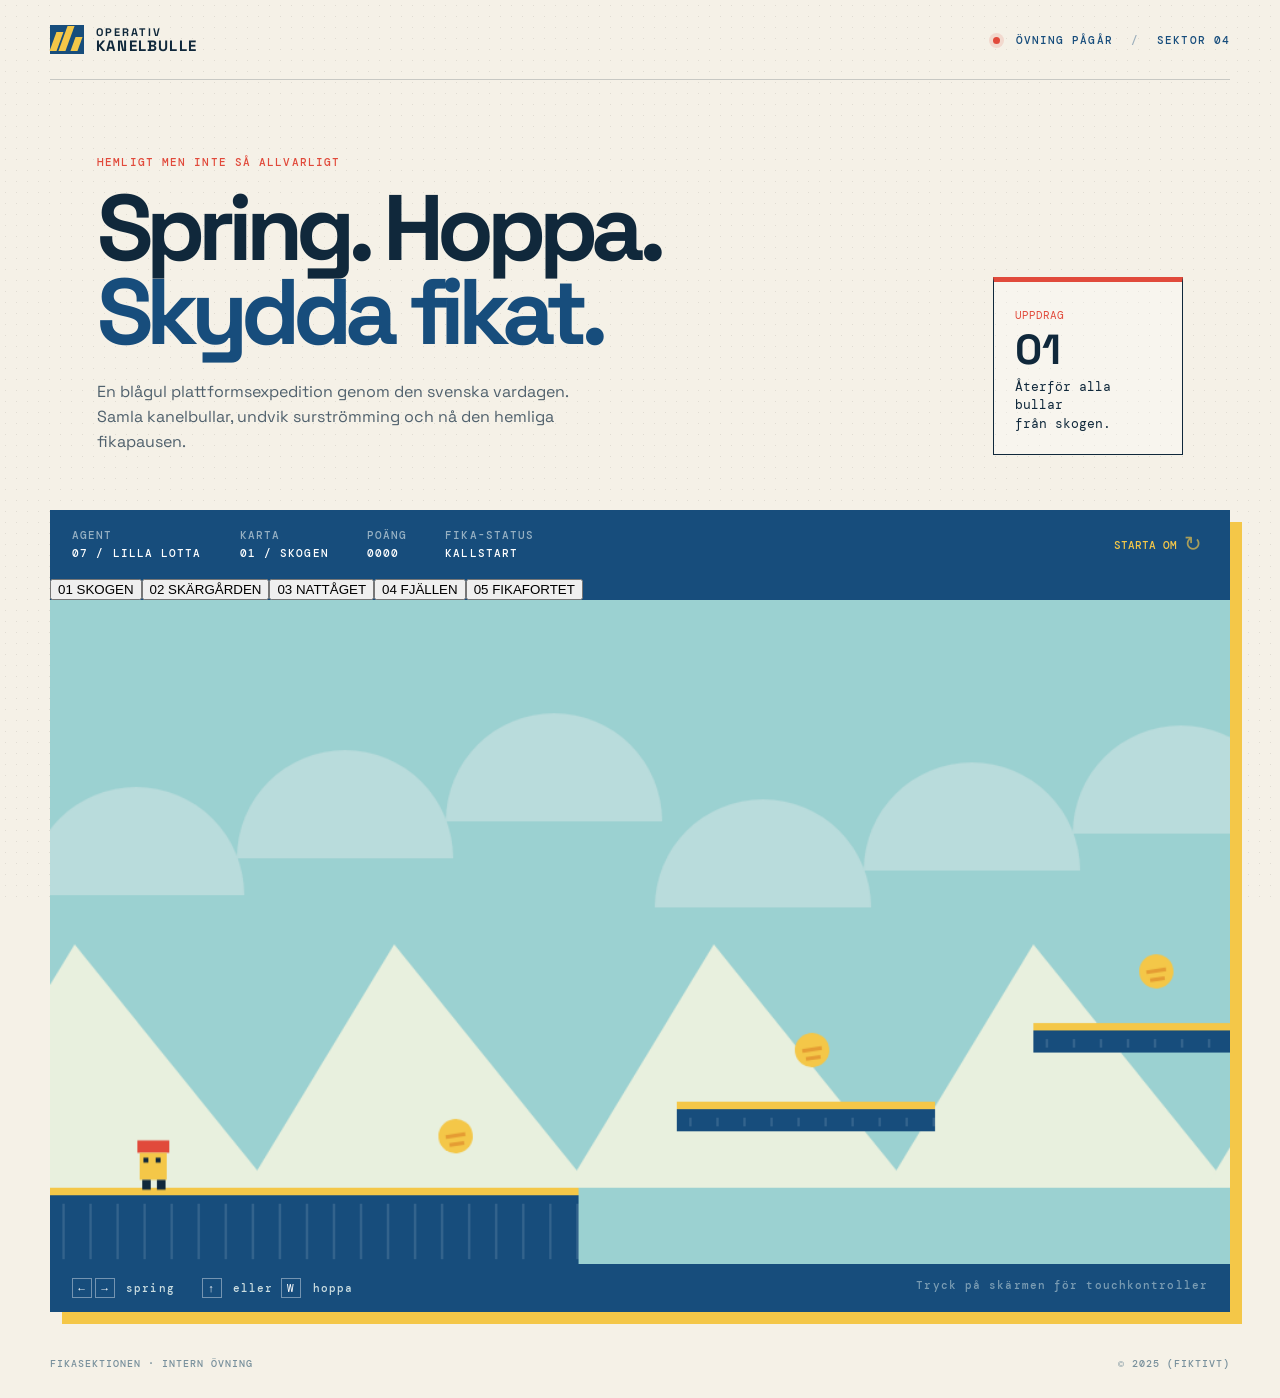
==== src/index.html @ 759938b2 "adssad" ====
<!doctype html>
<html lang="sv">

<head>
	<meta charset="UTF-8" />
	<meta name="viewport" content="width=device-width, initial-scale=1.0" />
	<title>Operativ: Kanelbulle</title>
	<link rel="preconnect" href="https://fonts.googleapis.com" />
	<link rel="preconnect" href="https://fonts.gstatic.com" crossorigin />
	<link
		href="https://fonts.googleapis.com/css2?family=DM+Mono:wght@400;500&family=Space+Grotesk:wght@400;500;600;700&display=swap"
		rel="stylesheet" />
	<link rel="stylesheet" href="style.css" />
</head>

<body>
	<main class="shell">
		<header class="topbar">
			<a class="brand" href="#game" aria-label="Operativ Kanelbulle hem">
				<span class="brand-mark"><i></i><i></i><i></i></span>
				<span><b>OPERATIV</b><strong>KANELBULLE</strong></span>
			</a>
			<div class="status"><span class="status-dot"></span> ÖVNING PÅGÅR <span class="divider">/</span> SEKTOR 04
			</div>
		</header>

		<section class="intro">
			<div>
				<p class="eyebrow">HEMLIGT MEN INTE SÅ ALLVARLIGT</p>
				<h1>Spring. Hoppa.<br /><em>Skydda fikat.</em></h1>
				<p class="lede">En blågul plattformsexpedition genom den svenska vardagen. Samla kanelbullar, undvik
					surströmming och nå den hemliga fikapausen.</p>
			</div>
			<div class="briefing"><span>UPPDRAG</span><b id="briefingNumber">01</b>
				<p id="briefingText">Återför alla bullar<br />till säker zon.</p>
			</div>
		</section>

		<section class="game-wrap" id="game">
			<div class="game-meta">
				<div><span>AGENT</span><b>07 / LILLA LOTTA</b></div>
				<div><span>KARTA</span><b id="mapLabel">01 / SKOGEN</b></div>
				<div><span>POÄNG</span><b id="score">0000</b></div>
				<div><span>FIKA-STATUS</span><b id="statusText">KALLSTART</b></div>
				<button class="reset-button" id="resetButton" type="button">STARTA OM <span>↻</span></button>
			</div>
			<nav class="map-nav" aria-label="Välj karta" id="mapNav"></nav>
			<div class="canvas-frame">
				<canvas id="gameCanvas" width="960" height="540"
					aria-label="Plattformsspel: styr agenten med piltangenterna och samla bullar"></canvas>
				<div class="game-message" id="gameMessage" hidden>
					<p class="eyebrow">UPPDRAG KLART</p>
					<h2>Fikat är säkrat.</h2>
					<p>Du levererade <strong id="finalScore">0000</strong> poäng av ren svensk pliktkänsla.</p>
					<button id="playAgain" type="button">NÄSTA KARTA <span>→</span></button>
				</div>
			</div>
			<div class="controls">
				<span><kbd>←</kbd><kbd>→</kbd> spring</span><span><kbd>↑</kbd> eller <kbd>W</kbd> hoppa</span><span
					class="touch-note">Tryck på skärmen för touchkontroller</span>
			</div>
		</section>

		<footer><span>FIKASEKTIONEN · INTERN ÖVNING</span><span>© 2025 (FIKTIVT)</span></footer>
	</main>
	<script src="main.js"></script>
</body>

</html>
---- src/style.css ----
:root {
	--ink: #10283b;
	--blue: #174d7c;
	--yellow: #f4c748;
	--paper: #f5f1e7;
	--red: #e14a3b;
	--line: rgba(16, 40, 59, .2);
}

* {
	box-sizing: border-box;
}

body {
	margin: 0;
	min-width: 320px;
	color: var(--ink);
	background: var(--paper);
	font-family: "Space Grotesk", sans-serif;
}

body::before {
	position: fixed;
	inset: 0;
	z-index: -1;
	content: "";
	opacity: .25;
	pointer-events: none;
	background-image: radial-gradient(#a5a094 0.7px, transparent .7px);
	background-size: 11px 11px;
}

.shell {
	width: min(1180px, calc(100% - 48px));
	margin: auto;
}

.topbar {
	display: flex;
	align-items: center;
	justify-content: space-between;
	padding: 25px 0;
	border-bottom: 1px solid var(--line);
}

.brand {
	display: flex;
	gap: 12px;
	align-items: center;
	color: var(--ink);
	text-decoration: none;
}

.brand-mark {
	display: flex;
	gap: 3px;
	align-items: end;
	width: 34px;
	height: 29px;
	padding: 3px;
	background: var(--blue);
}

.brand-mark i {
	display: block;
	width: 7px;
	height: 19px;
	background: var(--yellow);
	transform: skew(-20deg);
}

.brand-mark i:nth-child(2) {
	height: 25px;
}

.brand-mark i:nth-child(3) {
	height: 14px;
}

.brand b,
.brand strong {
	display: block;
	line-height: 1;
}

.brand b {
	font-size: 11px;
	letter-spacing: .19em;
}

.brand strong {
	font-size: 15px;
	letter-spacing: .08em;
}

.status,
.game-meta,
.controls,
footer,
.eyebrow {
	font: 500 11px "DM Mono", monospace;
	letter-spacing: .1em;
}

.status {
	color: var(--blue);
}

.status-dot {
	display: inline-block;
	width: 7px;
	height: 7px;
	margin-right: 7px;
	border-radius: 50%;
	background: var(--red);
	box-shadow: 0 0 0 4px rgba(225, 74, 59, .14);
}

.divider {
	margin: 0 10px;
	opacity: .4;
}

.intro {
	display: grid;
	grid-template-columns: 1fr 190px;
	gap: 40px;
	align-items: end;
	padding: 75px 4% 55px;
}

.eyebrow {
	margin: 0 0 17px;
	color: var(--red);
}

.intro h1 {
	margin: 0;
	font-size: clamp(48px, 8vw, 93px);
	line-height: .9;
	letter-spacing: -.075em;
	font-weight: 700;
}

.intro h1 em {
	color: var(--blue);
	font-style: normal;
}

.lede {
	max-width: 520px;
	margin: 27px 0 0;
	color: #50616d;
	font-size: 16px;
	line-height: 1.55;
}

.briefing {
	padding: 21px;
	border: 1px solid var(--ink);
	border-top: 5px solid var(--red);
	background: rgba(255, 255, 255, .3);
}

.briefing span {
	font: 11px "DM Mono", monospace;
	color: var(--red);
}

.briefing b {
	display: block;
	margin: 9px 0 12px;
	font-size: 42px;
	line-height: .8;
}

.briefing p {
	margin: 0;
	font: 13px/1.4 "DM Mono", monospace;
}

.game-wrap {
	background: var(--blue);
	box-shadow: 12px 12px 0 var(--yellow);
}

.game-meta {
	display: flex;
	gap: 38px;
	align-items: center;
	padding: 18px 22px;
	color: #d7e3e7;
}

.game-meta div {
	display: grid;
	gap: 4px;
}

.game-meta span {
	opacity: .66;
}

.game-meta b {
	color: #fff;
	font-weight: 500;
}

.reset-button {
	margin-left: auto;
	border: 0;
	color: var(--yellow);
	background: none;
	cursor: pointer;
	font: inherit;
}

.reset-button span {
	font-size: 21px;
	vertical-align: -2px;
}

.canvas-frame {
	position: relative;
	overflow: hidden;
	background: #9bd1d1;
}

.canvas-frame canvas {
	display: block;
	width: 100%;
	height: auto;
}

.game-message {
	position: absolute;
	inset: 0;
	display: grid;
	place-content: center;
	text-align: center;
	background: rgba(16, 40, 59, .88);
	color: white;
}

.game-message[hidden] {
	display: none;
}

.game-message h2 {
	margin: 0 0 12px;
	color: var(--yellow);
	font-size: clamp(30px, 5vw, 52px);
	letter-spacing: -.05em;
}

.game-message p:not(.eyebrow) {
	color: #d3e0e1;
}

.game-message button {
	justify-self: center;
	margin-top: 16px;
	padding: 13px 18px;
	border: 0;
	background: var(--yellow);
	color: var(--ink);
	cursor: pointer;
	font: 700 11px "DM Mono", monospace;
	letter-spacing: .08em;
}

.game-message button span {
	margin-left: 18px;
	font-size: 17px;
}

.controls {
	display: flex;
	gap: 27px;
	padding: 14px 22px;
	color: #cbdde0;
}

.controls kbd {
	display: inline-grid;
	width: 20px;
	height: 20px;
	place-content: center;
	margin-right: 3px;
	border: 1px solid rgba(255, 255, 255, .4);
	color: white;
	font: 11px "DM Mono", monospace;
}

.touch-note {
	margin-left: auto;
	opacity: .55;
}

footer {
	display: flex;
	justify-content: space-between;
	padding: 45px 0 28px;
	color: #78909c;
	font-size: 10px;
}

@media (max-width: 700px) {
	.shell {
		width: min(100% - 28px, 1180px);
	}

	.topbar {
		padding: 17px 0;
	}

	.status {
		font-size: 9px;
	}

	.divider,
	.status-dot {
		display: none;
	}

	.intro {
		display: block;
		padding: 52px 4% 38px;
	}

	.intro h1 {
		font-size: 58px;
	}

	.lede {
		font-size: 14px;
	}

	.briefing {
		display: none;
	}

	.game-meta {
		gap: 14px;
		padding: 14px;
		font-size: 9px;
	}

	.game-meta div:nth-child(3) {
		display: none;
	}

	.controls {
		flex-wrap: wrap;
		gap: 9px 18px;
		padding: 12px 14px;
		font-size: 9px;
	}

	.touch-note {
		width: 100%;
		margin-left: 0;
	}

	.game-wrap {
		box-shadow: 6px 6px 0 var(--yellow);
	}

	footer {
		padding-top: 30px;
		font-size: 8px;
	}
}
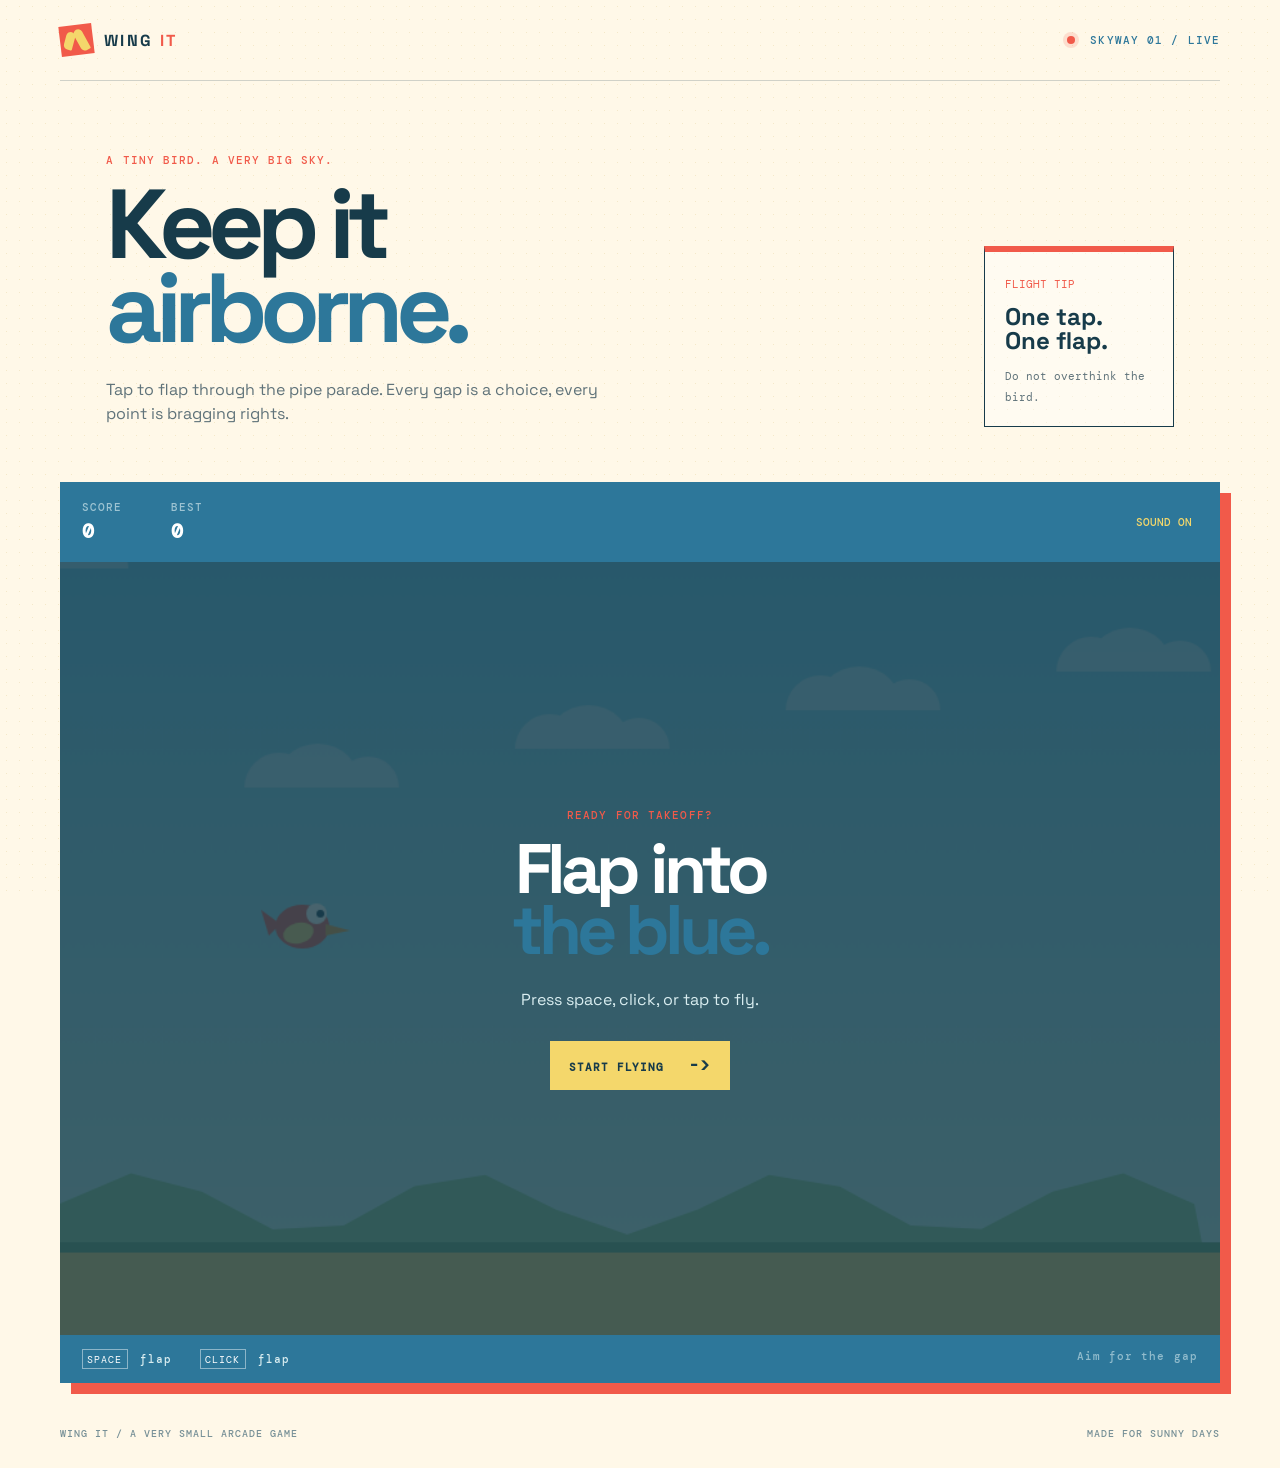
==== commit 3c77b507: "Game remake" ====
--- a/src/index.html
+++ b/src/index.html
@@ -1,67 +1,61 @@
 <!doctype html>
-<html lang="sv">
+<html lang="en">
 
 <head>
 	<meta charset="UTF-8" />
 	<meta name="viewport" content="width=device-width, initial-scale=1.0" />
-	<title>Operativ: Kanelbulle</title>
+	<title>Wing It</title>
 	<link rel="preconnect" href="https://fonts.googleapis.com" />
 	<link rel="preconnect" href="https://fonts.gstatic.com" crossorigin />
 	<link
-		href="https://fonts.googleapis.com/css2?family=DM+Mono:wght@400;500&family=Space+Grotesk:wght@400;500;600;700&display=swap"
+		href="https://fonts.googleapis.com/css2?family=DM+Mono:wght@400;500&family=Space+Grotesk:wght@500;600;700&display=swap"
 		rel="stylesheet" />
 	<link rel="stylesheet" href="style.css" />
 </head>
 
 <body>
-	<main class="shell">
+	<main class="page-shell">
 		<header class="topbar">
-			<a class="brand" href="#game" aria-label="Operativ Kanelbulle hem">
-				<span class="brand-mark"><i></i><i></i><i></i></span>
-				<span><b>OPERATIV</b><strong>KANELBULLE</strong></span>
-			</a>
-			<div class="status"><span class="status-dot"></span> ÖVNING PÅGÅR <span class="divider">/</span> SEKTOR 04
-			</div>
+			<a class="logo" href="#game" aria-label="Wing It home"><span
+					class="logo-mark"><i></i><i></i></span><span>WING <b>IT</b></span></a>
+			<div class="top-note"><span class="live-dot"></span> SKYWAY 01 / LIVE</div>
 		</header>
-
 		<section class="intro">
 			<div>
-				<p class="eyebrow">HEMLIGT MEN INTE SÅ ALLVARLIGT</p>
-				<h1>Spring. Hoppa.<br /><em>Skydda fikat.</em></h1>
-				<p class="lede">En blågul plattformsexpedition genom den svenska vardagen. Samla kanelbullar, undvik
-					surströmming och nå den hemliga fikapausen.</p>
+				<p class="eyebrow">A TINY BIRD. A VERY BIG SKY.</p>
+				<h1>Keep it<br /><em>airborne.</em></h1>
+				<p class="lede">Tap to flap through the pipe parade. Every gap is a choice, every point is bragging
+					rights.</p>
 			</div>
-			<div class="briefing"><span>UPPDRAG</span><b id="briefingNumber">01</b>
-				<p id="briefingText">Återför alla bullar<br />till säker zon.</p>
+			<div class="tip-card"><span>FLIGHT TIP</span><strong>One tap.<br />One flap.</strong><small>Do not overthink
+					the bird.</small></div>
+		</section>
+		<section class="game-card" id="game">
+			<div class="scorebar">
+				<div><span>SCORE</span><b id="score">0</b></div>
+				<div><span>BEST</span><b id="best">0</b></div>
+				<button id="muteButton" class="icon-button" type="button" aria-label="Toggle sound"
+					aria-pressed="false">SOUND ON</button>
 			</div>
-		</section>
-
-		<section class="game-wrap" id="game">
-			<div class="game-meta">
-				<div><span>AGENT</span><b>07 / LILLA LOTTA</b></div>
-				<div><span>KARTA</span><b id="mapLabel">01 / SKOGEN</b></div>
-				<div><span>POÄNG</span><b id="score">0000</b></div>
-				<div><span>FIKA-STATUS</span><b id="statusText">KALLSTART</b></div>
-				<button class="reset-button" id="resetButton" type="button">STARTA OM <span>↻</span></button>
-			</div>
-			<nav class="map-nav" aria-label="Välj karta" id="mapNav"></nav>
-			<div class="canvas-frame">
-				<canvas id="gameCanvas" width="960" height="540"
-					aria-label="Plattformsspel: styr agenten med piltangenterna och samla bullar"></canvas>
-				<div class="game-message" id="gameMessage" hidden>
-					<p class="eyebrow">UPPDRAG KLART</p>
-					<h2>Fikat är säkrat.</h2>
-					<p>Du levererade <strong id="finalScore">0000</strong> poäng av ren svensk pliktkänsla.</p>
-					<button id="playAgain" type="button">NÄSTA KARTA <span>→</span></button>
+			<div class="canvas-wrap">
+				<canvas id="gameCanvas" width="900" height="600" aria-label="Flappy bird style game"></canvas>
+				<div class="game-overlay" id="startOverlay">
+					<p class="eyebrow">READY FOR TAKEOFF?</p>
+					<h2>Flap into<br /><em>the blue.</em></h2>
+					<p>Press space, click, or tap to fly.</p>
+					<button id="startButton" type="button">START FLYING <span>-&gt;</span></button>
+				</div>
+				<div class="game-overlay" id="gameOverOverlay" hidden>
+					<p class="eyebrow">FLIGHT LOG CLOSED</p>
+					<h2>Nice try,<br /><em>brave bird.</em></h2>
+					<p>You scored <strong id="finalScore">0</strong>. The sky will still be here.</p>
+					<button id="restartButton" type="button">TRY AGAIN <span>↻</span></button>
 				</div>
 			</div>
-			<div class="controls">
-				<span><kbd>←</kbd><kbd>→</kbd> spring</span><span><kbd>↑</kbd> eller <kbd>W</kbd> hoppa</span><span
-					class="touch-note">Tryck på skärmen för touchkontroller</span>
-			</div>
+			<div class="controls"><span><kbd>SPACE</kbd> flap</span><span><kbd>CLICK</kbd> flap</span><span
+					class="control-note">Aim for the gap</span></div>
 		</section>
-
-		<footer><span>FIKASEKTIONEN · INTERN ÖVNING</span><span>© 2025 (FIKTIVT)</span></footer>
+		<footer><span>WING IT / A VERY SMALL ARCADE GAME</span><span>MADE FOR SUNNY DAYS</span></footer>
 	</main>
 	<script src="main.js"></script>
 </body>
--- a/src/style.css
+++ b/src/style.css
@@ -1,10 +1,10 @@
 :root {
-	--ink: #10283b;
-	--blue: #174d7c;
-	--yellow: #f4c748;
-	--paper: #f5f1e7;
-	--red: #e14a3b;
-	--line: rgba(16, 40, 59, .2);
+	--ink: #173b4a;
+	--blue: #2d779a;
+	--coral: #f15a4a;
+	--yellow: #f4d76b;
+	--paper: #fff8e8;
+	--line: rgba(23, 59, 74, .2);
 }
 
 * {
@@ -24,14 +24,14 @@
 	inset: 0;
 	z-index: -1;
 	content: "";
-	opacity: .25;
+	opacity: .28;
 	pointer-events: none;
-	background-image: radial-gradient(#a5a094 0.7px, transparent .7px);
-	background-size: 11px 11px;
-}
-
-.shell {
-	width: min(1180px, calc(100% - 48px));
+	background-image: radial-gradient(#d5bd7a 0.8px, transparent .8px);
+	background-size: 13px 13px;
+}
+
+.page-shell {
+	width: min(1160px, calc(100% - 42px));
 	margin: auto;
 }
 
@@ -43,170 +43,156 @@
 	border-bottom: 1px solid var(--line);
 }
 
-.brand {
-	display: flex;
-	gap: 12px;
+.logo {
+	display: flex;
 	align-items: center;
+	gap: 11px;
 	color: var(--ink);
 	text-decoration: none;
-}
-
-.brand-mark {
-	display: flex;
+	font-weight: 700;
+	letter-spacing: .15em;
+}
+
+.logo b {
+	color: var(--coral);
+}
+
+.logo-mark {
+	display: flex;
+	align-items: center;
 	gap: 3px;
-	align-items: end;
-	width: 34px;
-	height: 29px;
-	padding: 3px;
-	background: var(--blue);
-}
-
-.brand-mark i {
+	width: 33px;
+	height: 30px;
+	padding: 5px;
+	background: var(--coral);
+	transform: rotate(-7deg);
+}
+
+.logo-mark i {
 	display: block;
-	width: 7px;
-	height: 19px;
+	width: 9px;
+	height: 18px;
 	background: var(--yellow);
-	transform: skew(-20deg);
-}
-
-.brand-mark i:nth-child(2) {
-	height: 25px;
-}
-
-.brand-mark i:nth-child(3) {
-	height: 14px;
-}
-
-.brand b,
-.brand strong {
-	display: block;
-	line-height: 1;
-}
-
-.brand b {
-	font-size: 11px;
-	letter-spacing: .19em;
-}
-
-.brand strong {
-	font-size: 15px;
-	letter-spacing: .08em;
-}
-
-.status,
-.game-meta,
+	border-radius: 9px 9px 2px 9px;
+	transform: rotate(22deg);
+}
+
+.logo-mark i:last-child {
+	height: 23px;
+	transform: rotate(-22deg);
+}
+
+.top-note,
+.eyebrow,
+.scorebar,
 .controls,
-footer,
-.eyebrow {
+footer {
 	font: 500 11px "DM Mono", monospace;
 	letter-spacing: .1em;
 }
 
-.status {
+.top-note {
 	color: var(--blue);
 }
 
-.status-dot {
+.live-dot {
 	display: inline-block;
-	width: 7px;
-	height: 7px;
+	width: 8px;
+	height: 8px;
 	margin-right: 7px;
 	border-radius: 50%;
-	background: var(--red);
-	box-shadow: 0 0 0 4px rgba(225, 74, 59, .14);
-}
-
-.divider {
-	margin: 0 10px;
-	opacity: .4;
+	background: var(--coral);
+	box-shadow: 0 0 0 4px rgba(241, 90, 74, .16);
 }
 
 .intro {
 	display: grid;
 	grid-template-columns: 1fr 190px;
-	gap: 40px;
+	gap: 42px;
 	align-items: end;
-	padding: 75px 4% 55px;
+	padding: 72px 4% 55px;
 }
 
 .eyebrow {
-	margin: 0 0 17px;
-	color: var(--red);
+	margin: 0 0 16px;
+	color: var(--coral);
 }
 
 .intro h1 {
 	margin: 0;
-	font-size: clamp(48px, 8vw, 93px);
-	line-height: .9;
-	letter-spacing: -.075em;
-	font-weight: 700;
-}
-
-.intro h1 em {
+	font-size: clamp(54px, 8vw, 98px);
+	line-height: .86;
+	letter-spacing: -.08em;
+}
+
+.intro h1 em,
+.game-overlay h2 em {
 	color: var(--blue);
 	font-style: normal;
 }
 
 .lede {
-	max-width: 520px;
-	margin: 27px 0 0;
-	color: #50616d;
+	max-width: 510px;
+	margin: 26px 0 0;
+	color: #60737a;
 	font-size: 16px;
 	line-height: 1.55;
 }
 
-.briefing {
-	padding: 21px;
+.tip-card {
+	padding: 20px;
 	border: 1px solid var(--ink);
-	border-top: 5px solid var(--red);
-	background: rgba(255, 255, 255, .3);
-}
-
-.briefing span {
+	border-top: 6px solid var(--coral);
+	background: rgba(255, 255, 255, .4);
+}
+
+.tip-card span {
+	color: var(--coral);
 	font: 11px "DM Mono", monospace;
-	color: var(--red);
-}
-
-.briefing b {
+}
+
+.tip-card strong {
 	display: block;
-	margin: 9px 0 12px;
-	font-size: 42px;
-	line-height: .8;
-}
-
-.briefing p {
-	margin: 0;
-	font: 13px/1.4 "DM Mono", monospace;
-}
-
-.game-wrap {
+	margin: 12px 0;
+	font-size: 24px;
+	line-height: .98;
+}
+
+.tip-card small {
+	color: #60737a;
+	font: 11px/1.4 "DM Mono", monospace;
+}
+
+.game-card {
+	overflow: hidden;
 	background: var(--blue);
-	box-shadow: 12px 12px 0 var(--yellow);
-}
-
-.game-meta {
-	display: flex;
-	gap: 38px;
+	box-shadow: 11px 11px 0 var(--coral);
+}
+
+.scorebar {
+	display: flex;
 	align-items: center;
+	gap: 48px;
 	padding: 18px 22px;
-	color: #d7e3e7;
-}
-
-.game-meta div {
+	color: #d9edf0;
+}
+
+.scorebar div {
 	display: grid;
 	gap: 4px;
 }
 
-.game-meta span {
-	opacity: .66;
-}
-
-.game-meta b {
-	color: #fff;
-	font-weight: 500;
-}
-
-.reset-button {
+.scorebar span {
+	opacity: .65;
+}
+
+.scorebar b {
+	color: white;
+	font-size: 20px;
+	letter-spacing: .03em;
+}
+
+.icon-button {
 	margin-left: auto;
 	border: 0;
 	color: var(--yellow);
@@ -215,52 +201,49 @@
 	font: inherit;
 }
 
-.reset-button span {
-	font-size: 21px;
-	vertical-align: -2px;
-}
-
-.canvas-frame {
+.canvas-wrap {
 	position: relative;
 	overflow: hidden;
-	background: #9bd1d1;
-}
-
-.canvas-frame canvas {
+	background: #66c9e8;
+}
+
+canvas {
 	display: block;
 	width: 100%;
 	height: auto;
-}
-
-.game-message {
+	cursor: pointer;
+}
+
+.game-overlay {
 	position: absolute;
 	inset: 0;
 	display: grid;
 	place-content: center;
+	padding: 25px;
 	text-align: center;
-	background: rgba(16, 40, 59, .88);
+	background: rgba(23, 59, 74, .79);
 	color: white;
 }
 
-.game-message[hidden] {
+.game-overlay[hidden] {
 	display: none;
 }
 
-.game-message h2 {
+.game-overlay h2 {
 	margin: 0 0 12px;
-	color: var(--yellow);
-	font-size: clamp(30px, 5vw, 52px);
-	letter-spacing: -.05em;
-}
-
-.game-message p:not(.eyebrow) {
-	color: #d3e0e1;
-}
-
-.game-message button {
+	font-size: clamp(38px, 6vw, 70px);
+	line-height: .88;
+	letter-spacing: -.07em;
+}
+
+.game-overlay p:not(.eyebrow) {
+	color: #d9edf0;
+}
+
+.game-overlay button {
 	justify-self: center;
-	margin-top: 16px;
-	padding: 13px 18px;
+	margin-top: 15px;
+	padding: 14px 19px;
 	border: 0;
 	background: var(--yellow);
 	color: var(--ink);
@@ -269,105 +252,100 @@
 	letter-spacing: .08em;
 }
 
-.game-message button span {
-	margin-left: 18px;
-	font-size: 17px;
+.game-overlay button span {
+	margin-left: 17px;
+	font-size: 16px;
 }
 
 .controls {
 	display: flex;
-	gap: 27px;
+	gap: 28px;
 	padding: 14px 22px;
-	color: #cbdde0;
-}
-
-.controls kbd {
+	color: #d9edf0;
+}
+
+kbd {
 	display: inline-grid;
-	width: 20px;
+	min-width: 22px;
 	height: 20px;
 	place-content: center;
-	margin-right: 3px;
-	border: 1px solid rgba(255, 255, 255, .4);
+	margin-right: 4px;
+	padding: 0 4px;
+	border: 1px solid rgba(255, 255, 255, .45);
 	color: white;
-	font: 11px "DM Mono", monospace;
-}
-
-.touch-note {
+	font: 10px "DM Mono", monospace;
+}
+
+.control-note {
 	margin-left: auto;
-	opacity: .55;
+	opacity: .58;
 }
 
 footer {
 	display: flex;
 	justify-content: space-between;
-	padding: 45px 0 28px;
-	color: #78909c;
+	padding: 44px 0 28px;
+	color: #779097;
 	font-size: 10px;
 }
 
 @media (max-width: 700px) {
-	.shell {
-		width: min(100% - 28px, 1180px);
+	.page-shell {
+		width: min(100% - 26px, 1160px);
 	}
 
 	.topbar {
-		padding: 17px 0;
-	}
-
-	.status {
+		padding: 18px 0;
+	}
+
+	.top-note {
 		font-size: 9px;
-	}
-
-	.divider,
-	.status-dot {
-		display: none;
 	}
 
 	.intro {
 		display: block;
-		padding: 52px 4% 38px;
+		padding: 53px 4% 37px;
 	}
 
 	.intro h1 {
-		font-size: 58px;
+		font-size: 62px;
 	}
 
 	.lede {
 		font-size: 14px;
 	}
 
-	.briefing {
+	.tip-card {
 		display: none;
 	}
 
-	.game-meta {
-		gap: 14px;
+	.scorebar {
+		gap: 25px;
 		padding: 14px;
-		font-size: 9px;
-	}
-
-	.game-meta div:nth-child(3) {
-		display: none;
+	}
+
+	.scorebar b {
+		font-size: 17px;
 	}
 
 	.controls {
 		flex-wrap: wrap;
-		gap: 9px 18px;
+		gap: 9px 17px;
 		padding: 12px 14px;
 		font-size: 9px;
 	}
 
-	.touch-note {
+	.control-note {
 		width: 100%;
 		margin-left: 0;
 	}
 
-	.game-wrap {
-		box-shadow: 6px 6px 0 var(--yellow);
+	.game-card {
+		box-shadow: 6px 6px 0 var(--coral);
 	}
 
 	footer {
-		padding-top: 30px;
+		padding-top: 31px;
 		font-size: 8px;
 	}
 }
